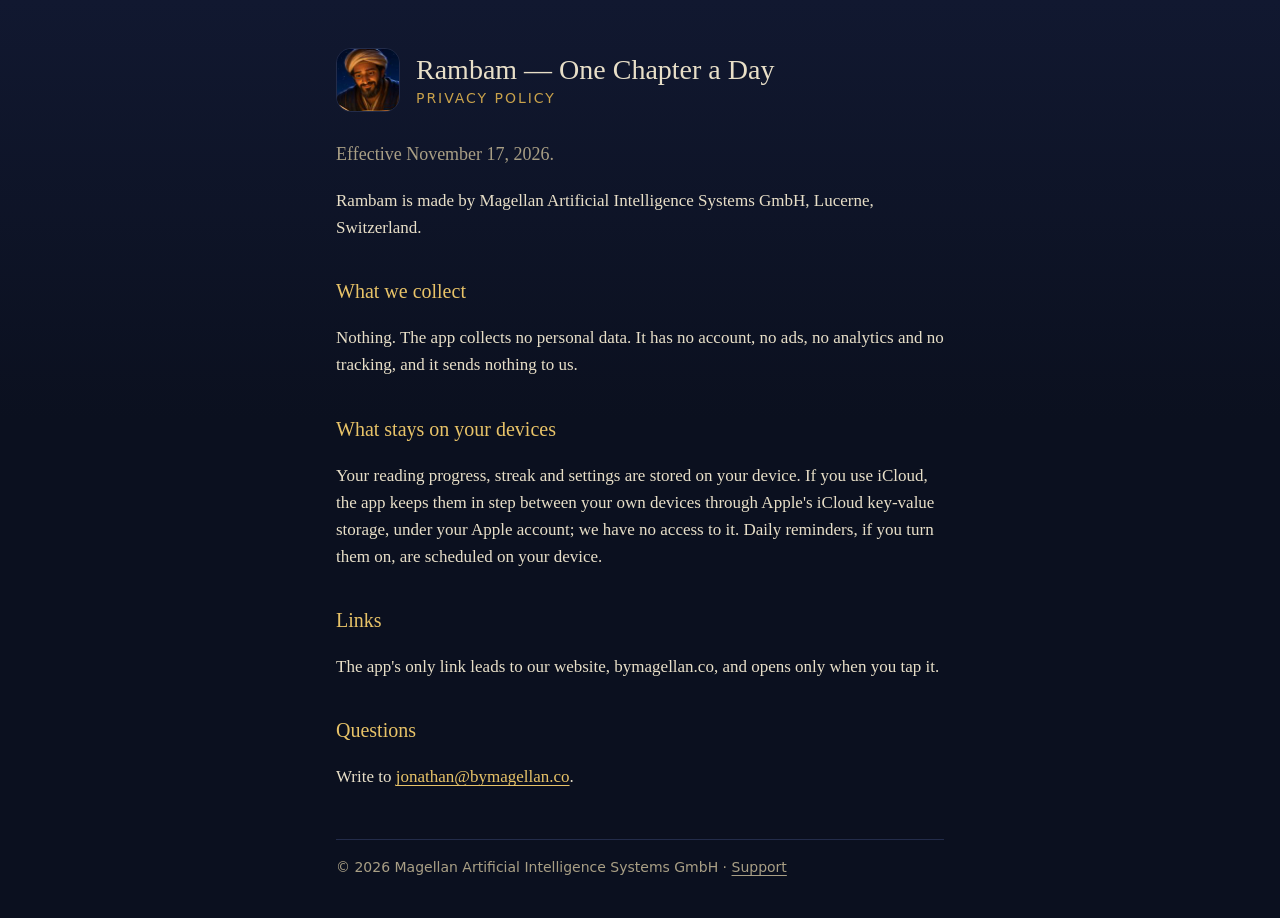
==== privacy/index.html @ 0c943493 "Rambam app: support page and privacy policy Co-Authored-By: Claude Opus 5.5 <noreply@anthropic.com>" ====
<!doctype html>
<html lang="en">
<head>
<meta charset="utf-8">
<meta name="viewport" content="width=device-width, initial-scale=1">
<title>Rambam — Privacy Policy</title>
<meta name="description" content="Privacy policy of the Rambam app: no personal data is collected.">
<link rel="stylesheet" href="../style.css">
<link rel="icon" href="../icon.jpg">
</head>
<body>
<main>
<header>
  <img src="../icon.jpg" alt="">
  <h1>Rambam — One Chapter a Day<span>Privacy policy</span></h1>
</header>

<p class="lead">Effective November 17, 2026.</p>

<p>Rambam is made by Magellan Artificial Intelligence Systems GmbH, Lucerne, Switzerland.</p>

<h2>What we collect</h2>
<p>Nothing. The app collects no personal data. It has no account, no ads, no analytics and no tracking, and it sends nothing to us.</p>

<h2>What stays on your devices</h2>
<p>Your reading progress, streak and settings are stored on your device. If you use iCloud, the app keeps them in step between your own devices through Apple's iCloud key-value storage, under your Apple account; we have no access to it. Daily reminders, if you turn them on, are scheduled on your device.</p>

<h2>Links</h2>
<p>The app's only link leads to our website, bymagellan.co, and opens only when you tap it.</p>

<h2>Questions</h2>
<p>Write to <a href="mailto:jonathan@bymagellan.co?subject=Rambam%20privacy">jonathan@bymagellan.co</a>.</p>

<footer>
  © 2026 Magellan Artificial Intelligence Systems GmbH · <a href="../">Support</a>
</footer>
</main>
</body>
</html>
---- style.css ----
:root {
  --night: #0b101f; --night2: #111830; --line: #232c4a;
  --parchment: #e8dfc8; --dim: #a99f85; --gold: #c9a24b; --gold-bright: #e8c368;
}
* { box-sizing: border-box; }
html { background: var(--night); }
body {
  margin: 0; color: var(--parchment); background: linear-gradient(var(--night2), var(--night) 420px);
  font: 17px/1.6 ui-serif, "New York", Georgia, "Times New Roman", serif;
  -webkit-text-size-adjust: 100%;
}
main { max-width: 640px; margin: 0 auto; padding: 48px 16px 40px; }
header { display: flex; align-items: center; gap: 16px; margin-bottom: 28px; }
header img { width: 64px; height: 64px; border-radius: 15px; border: 1px solid var(--line); }
h1 { font-size: 28px; line-height: 1.2; margin: 0; font-weight: 500; }
h1 span { display: block; font-size: 14px; letter-spacing: .14em; text-transform: uppercase; color: var(--gold); margin-top: 4px; font-family: -apple-system, system-ui, sans-serif; }
h2 { font-size: 20px; font-weight: 500; margin: 34px 0 8px; color: var(--gold-bright); }
p, li { color: var(--parchment); }
.lead { color: var(--dim); font-size: 18px; }
a { color: var(--gold-bright); text-underline-offset: 3px; }
ul { padding-left: 20px; }
li { margin: 6px 0; }
.card { background: var(--night2); border: 1px solid var(--line); border-radius: 14px; padding: 16px 18px; margin-top: 12px; }
footer { margin-top: 48px; padding-top: 16px; border-top: 1px solid var(--line); color: var(--dim); font-size: 14px; font-family: -apple-system, system-ui, sans-serif; }
footer a { color: var(--dim); }
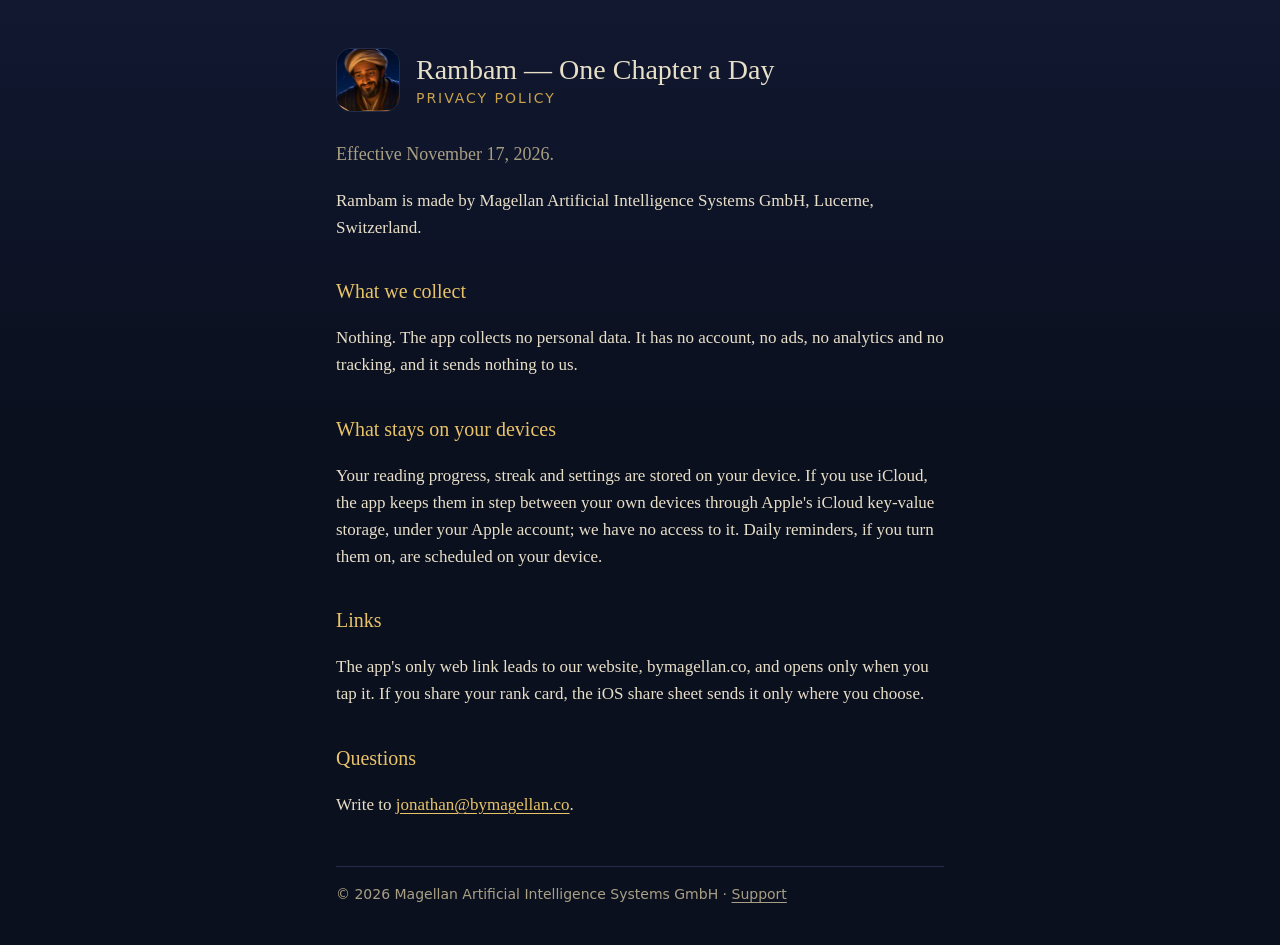
==== commit 5f5e43b6: "Privacy policy: name the share sheet next to the website link Co-Authored-By: Claude Opus 5.5 <norep" ====
--- a/privacy/index.html
+++ b/privacy/index.html
@@ -26,7 +26,7 @@
 <p>Your reading progress, streak and settings are stored on your device. If you use iCloud, the app keeps them in step between your own devices through Apple's iCloud key-value storage, under your Apple account; we have no access to it. Daily reminders, if you turn them on, are scheduled on your device.</p>
 
 <h2>Links</h2>
-<p>The app's only link leads to our website, bymagellan.co, and opens only when you tap it.</p>
+<p>The app's only web link leads to our website, bymagellan.co, and opens only when you tap it. If you share your rank card, the iOS share sheet sends it only where you choose.</p>
 
 <h2>Questions</h2>
 <p>Write to <a href="mailto:jonathan@bymagellan.co?subject=Rambam%20privacy">jonathan@bymagellan.co</a>.</p>
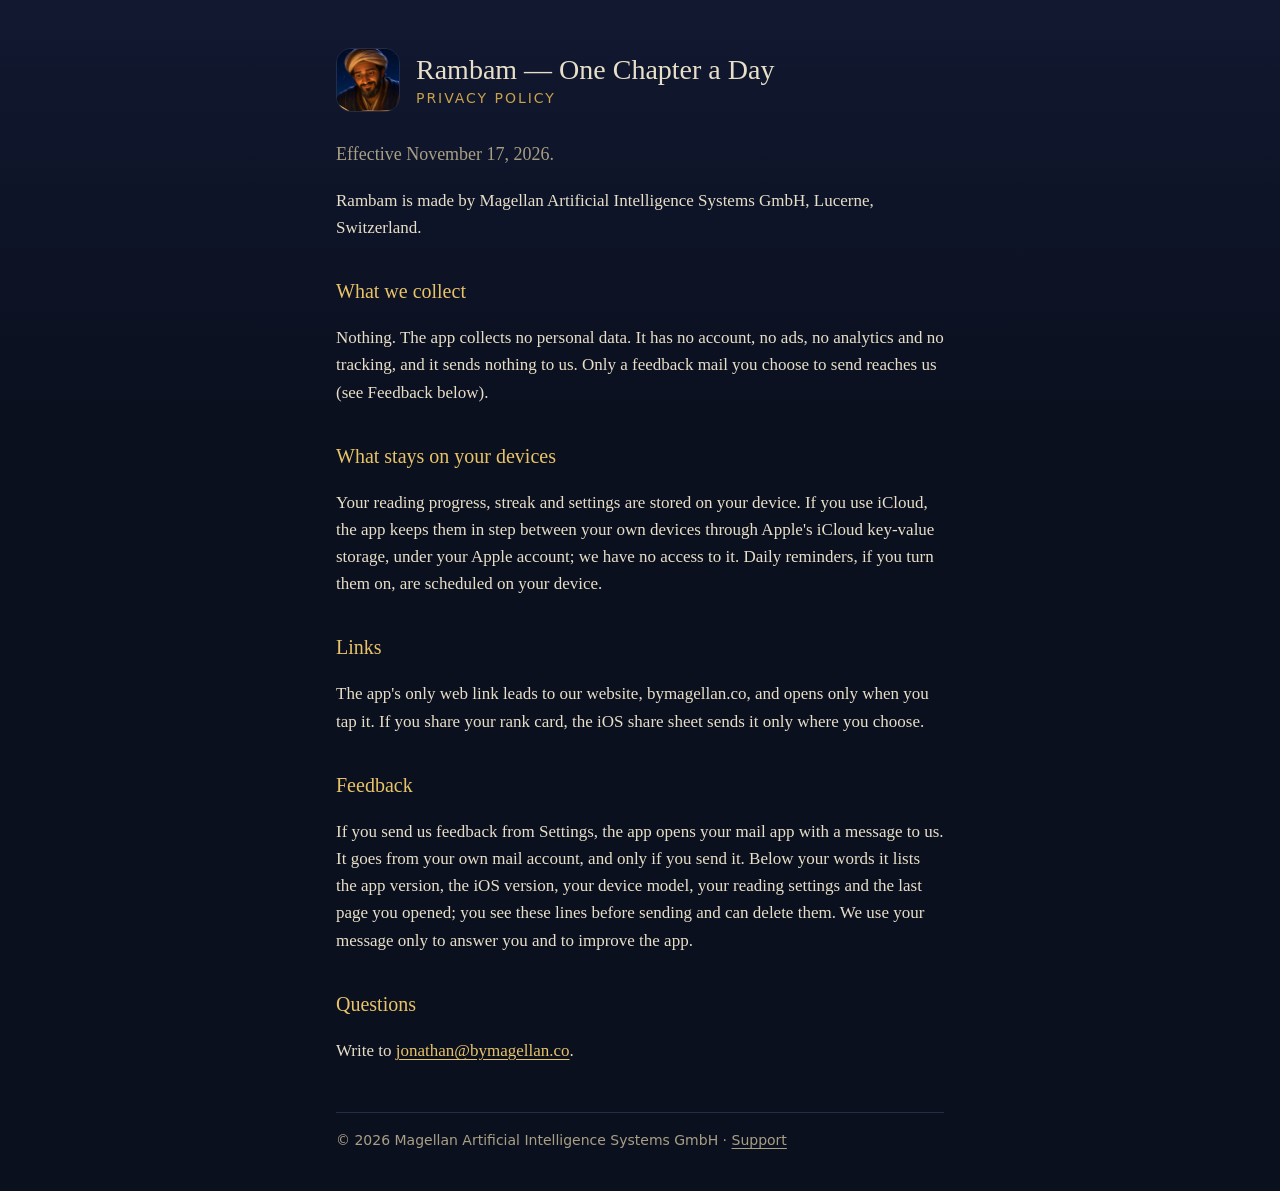
==== commit e596d29c: "Privacy policy: feedback mail from Settings Co-Authored-By: Claude Opus 5.5 <noreply@anthropic.com>" ====
--- a/privacy/index.html
+++ b/privacy/index.html
@@ -20,13 +20,16 @@
 <p>Rambam is made by Magellan Artificial Intelligence Systems GmbH, Lucerne, Switzerland.</p>
 
 <h2>What we collect</h2>
-<p>Nothing. The app collects no personal data. It has no account, no ads, no analytics and no tracking, and it sends nothing to us.</p>
+<p>Nothing. The app collects no personal data. It has no account, no ads, no analytics and no tracking, and it sends nothing to us. Only a feedback mail you choose to send reaches us (see Feedback below).</p>
 
 <h2>What stays on your devices</h2>
 <p>Your reading progress, streak and settings are stored on your device. If you use iCloud, the app keeps them in step between your own devices through Apple's iCloud key-value storage, under your Apple account; we have no access to it. Daily reminders, if you turn them on, are scheduled on your device.</p>
 
 <h2>Links</h2>
 <p>The app's only web link leads to our website, bymagellan.co, and opens only when you tap it. If you share your rank card, the iOS share sheet sends it only where you choose.</p>
+
+<h2>Feedback</h2>
+<p>If you send us feedback from Settings, the app opens your mail app with a message to us. It goes from your own mail account, and only if you send it. Below your words it lists the app version, the iOS version, your device model, your reading settings and the last page you opened; you see these lines before sending and can delete them. We use your message only to answer you and to improve the app.</p>
 
 <h2>Questions</h2>
 <p>Write to <a href="mailto:jonathan@bymagellan.co?subject=Rambam%20privacy">jonathan@bymagellan.co</a>.</p>
